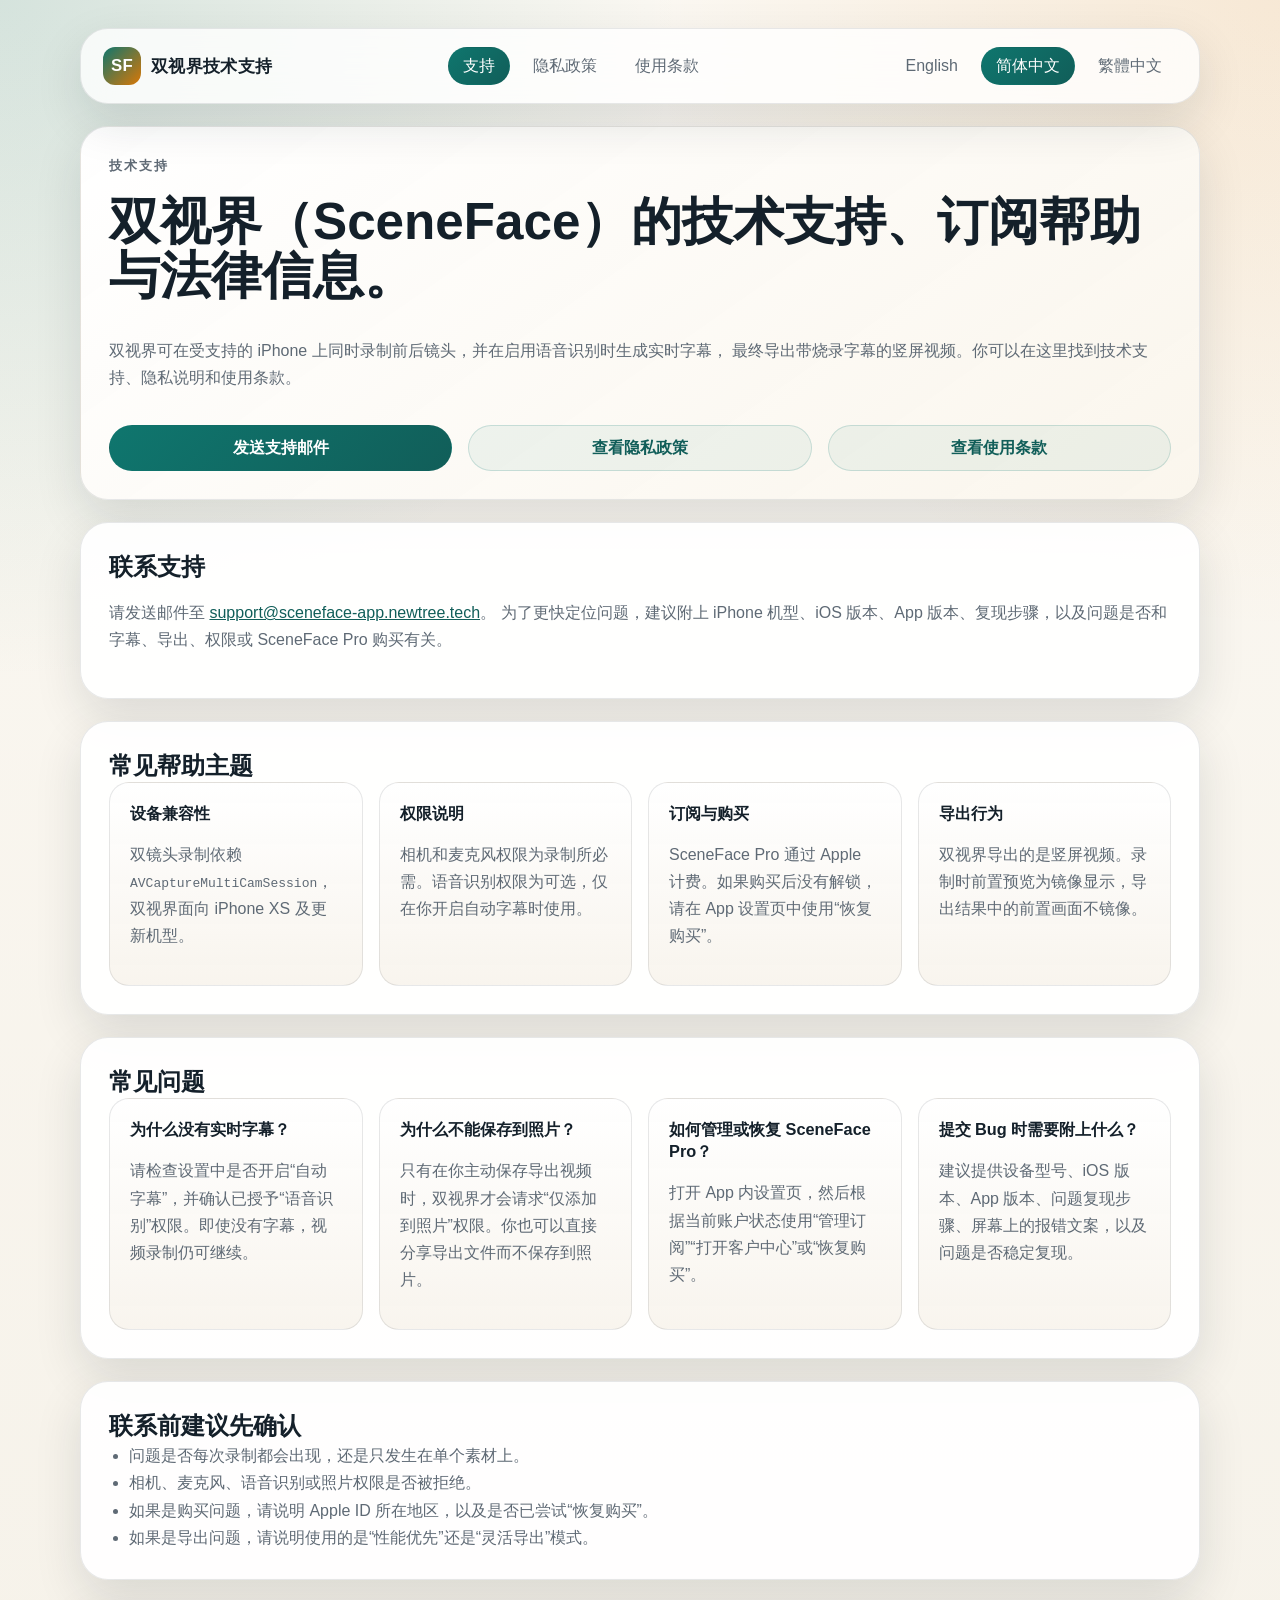
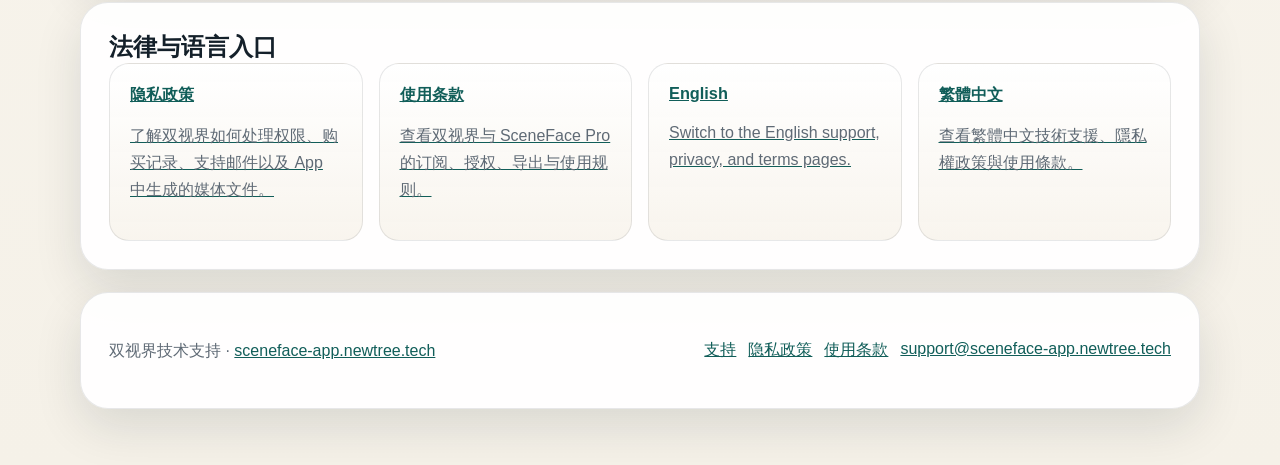
==== docs/zh-Hans/index.html @ 42ea3ce8 "Initial commit" ====
<!doctype html>
<html lang="zh-Hans">
  <head>
    <meta charset="utf-8">
    <meta name="viewport" content="width=device-width, initial-scale=1">
    <title>双视界技术支持</title>
    <meta name="description" content="双视界（SceneFace）技术支持、隐私政策与使用条款。">
    <link rel="canonical" href="https://sceneface-app.newtree.tech/zh-Hans/index.html">
    <link rel="alternate" hreflang="en" href="https://sceneface-app.newtree.tech/index.html">
    <link rel="alternate" hreflang="zh-Hans" href="https://sceneface-app.newtree.tech/zh-Hans/index.html">
    <link rel="alternate" hreflang="zh-Hant" href="https://sceneface-app.newtree.tech/zh-Hant/index.html">
    <link rel="stylesheet" href="../support.css">
  </head>
  <body>
    <div class="page-shell">
      <header class="site-header">
        <a class="brand" href="index.html">
          <span class="brand-badge">SF</span>
          <span>双视界技术支持</span>
        </a>
        <nav class="nav-group" aria-label="页面">
          <a class="active" href="index.html">支持</a>
          <a href="privacy.html">隐私政策</a>
          <a href="terms.html">使用条款</a>
        </nav>
        <nav class="nav-group" aria-label="语言">
          <a href="../index.html">English</a>
          <a class="active" href="index.html">简体中文</a>
          <a href="../zh-Hant/index.html">繁體中文</a>
        </nav>
      </header>

      <main>
        <section class="hero">
          <p class="eyebrow">技术支持</p>
          <h1>双视界（SceneFace）的技术支持、订阅帮助与法律信息。</h1>
          <p>
            双视界可在受支持的 iPhone 上同时录制前后镜头，并在启用语音识别时生成实时字幕，
            最终导出带烧录字幕的竖屏视频。你可以在这里找到技术支持、隐私说明和使用条款。
          </p>
          <div class="cta-row">
            <a class="button button-primary" href="mailto:support@sceneface-app.newtree.tech">发送支持邮件</a>
            <a class="button button-secondary" href="privacy.html">查看隐私政策</a>
            <a class="button button-secondary" href="terms.html">查看使用条款</a>
          </div>
        </section>

        <section class="panel">
          <h2>联系支持</h2>
          <p>
            请发送邮件至 <a href="mailto:support@sceneface-app.newtree.tech">support@sceneface-app.newtree.tech</a>。
            为了更快定位问题，建议附上 iPhone 机型、iOS 版本、App 版本、复现步骤，以及问题是否和字幕、导出、权限或 SceneFace Pro 购买有关。
          </p>
        </section>

        <section class="panel">
          <h2>常见帮助主题</h2>
          <div class="card-grid">
            <article class="card">
              <h3>设备兼容性</h3>
              <p>双镜头录制依赖 <code>AVCaptureMultiCamSession</code>，双视界面向 iPhone XS 及更新机型。</p>
            </article>
            <article class="card">
              <h3>权限说明</h3>
              <p>相机和麦克风权限为录制所必需。语音识别权限为可选，仅在你开启自动字幕时使用。</p>
            </article>
            <article class="card">
              <h3>订阅与购买</h3>
              <p>SceneFace Pro 通过 Apple 计费。如果购买后没有解锁，请在 App 设置页中使用“恢复购买”。</p>
            </article>
            <article class="card">
              <h3>导出行为</h3>
              <p>双视界导出的是竖屏视频。录制时前置预览为镜像显示，导出结果中的前置画面不镜像。</p>
            </article>
          </div>
        </section>

        <section class="panel">
          <h2>常见问题</h2>
          <div class="card-grid">
            <article class="card">
              <h3>为什么没有实时字幕？</h3>
              <p>请检查设置中是否开启“自动字幕”，并确认已授予“语音识别”权限。即使没有字幕，视频录制仍可继续。</p>
            </article>
            <article class="card">
              <h3>为什么不能保存到照片？</h3>
              <p>只有在你主动保存导出视频时，双视界才会请求“仅添加到照片”权限。你也可以直接分享导出文件而不保存到照片。</p>
            </article>
            <article class="card">
              <h3>如何管理或恢复 SceneFace Pro？</h3>
              <p>打开 App 内设置页，然后根据当前账户状态使用“管理订阅”“打开客户中心”或“恢复购买”。</p>
            </article>
            <article class="card">
              <h3>提交 Bug 时需要附上什么？</h3>
              <p>建议提供设备型号、iOS 版本、App 版本、问题复现步骤、屏幕上的报错文案，以及问题是否稳定复现。</p>
            </article>
          </div>
        </section>

        <section class="panel">
          <h2>联系前建议先确认</h2>
          <ul class="support-list">
            <li>问题是否每次录制都会出现，还是只发生在单个素材上。</li>
            <li>相机、麦克风、语音识别或照片权限是否被拒绝。</li>
            <li>如果是购买问题，请说明 Apple ID 所在地区，以及是否已尝试“恢复购买”。</li>
            <li>如果是导出问题，请说明使用的是“性能优先”还是“灵活导出”模式。</li>
          </ul>
        </section>

        <section class="panel">
          <h2>法律与语言入口</h2>
          <div class="link-grid">
            <a class="link-card" href="privacy.html">
              <h3>隐私政策</h3>
              <p>了解双视界如何处理权限、购买记录、支持邮件以及 App 中生成的媒体文件。</p>
            </a>
            <a class="link-card" href="terms.html">
              <h3>使用条款</h3>
              <p>查看双视界与 SceneFace Pro 的订阅、授权、导出与使用规则。</p>
            </a>
            <a class="link-card" href="../index.html">
              <h3>English</h3>
              <p>Switch to the English support, privacy, and terms pages.</p>
            </a>
            <a class="link-card" href="../zh-Hant/index.html">
              <h3>繁體中文</h3>
              <p>查看繁體中文技術支援、隱私權政策與使用條款。</p>
            </a>
          </div>
        </section>
      </main>

      <footer class="footer">
        <p class="muted">双视界技术支持 · <a href="https://sceneface-app.newtree.tech">sceneface-app.newtree.tech</a></p>
        <div class="footer-links">
          <a href="index.html">支持</a>
          <a href="privacy.html">隐私政策</a>
          <a href="terms.html">使用条款</a>
          <a href="mailto:support@sceneface-app.newtree.tech">support@sceneface-app.newtree.tech</a>
        </div>
      </footer>
    </div>
  </body>
</html>
---- docs/support.css ----
:root {
  color-scheme: light;
  --bg: #f5f1e8;
  --bg-accent: #fffaf2;
  --surface: rgba(255, 255, 255, 0.78);
  --surface-strong: rgba(255, 255, 255, 0.92);
  --text: #14202a;
  --muted: #5f6a75;
  --line: rgba(20, 32, 42, 0.1);
  --brand: #0f766e;
  --brand-deep: #115e59;
  --highlight: #d97706;
  --shadow: 0 18px 48px rgba(20, 32, 42, 0.12);
  --radius-xl: 28px;
  --radius-lg: 20px;
  --radius-md: 14px;
}

* {
  box-sizing: border-box;
}

html {
  min-height: 100%;
}

body {
  margin: 0;
  min-height: 100%;
  font-family: "Avenir Next", "PingFang SC", "PingFang TC", "Noto Sans SC", "Noto Sans TC", sans-serif;
  color: var(--text);
  background:
    radial-gradient(circle at top left, rgba(15, 118, 110, 0.16), transparent 28%),
    radial-gradient(circle at top right, rgba(217, 119, 6, 0.12), transparent 26%),
    linear-gradient(180deg, #fbf8f2 0%, var(--bg) 100%);
}

a {
  color: var(--brand-deep);
}

.page-shell {
  width: min(1120px, calc(100% - 32px));
  margin: 0 auto;
  padding: 28px 0 56px;
}

.site-header {
  display: flex;
  flex-wrap: wrap;
  align-items: center;
  justify-content: space-between;
  gap: 16px;
  padding: 18px 22px;
  border: 1px solid var(--line);
  border-radius: var(--radius-xl);
  background: var(--surface);
  backdrop-filter: blur(18px);
  box-shadow: var(--shadow);
}

.brand {
  display: inline-flex;
  align-items: center;
  gap: 10px;
  font-size: 1.05rem;
  font-weight: 700;
  letter-spacing: 0.02em;
  text-decoration: none;
  color: var(--text);
}

.brand-badge {
  display: inline-flex;
  align-items: center;
  justify-content: center;
  width: 38px;
  height: 38px;
  border-radius: 12px;
  background: linear-gradient(135deg, var(--brand), var(--highlight));
  color: #fff;
  font-weight: 800;
}

.nav-group {
  display: flex;
  flex-wrap: wrap;
  gap: 8px;
}

.nav-group a {
  display: inline-flex;
  align-items: center;
  justify-content: center;
  min-height: 38px;
  padding: 0 14px;
  border-radius: 999px;
  text-decoration: none;
  color: var(--muted);
  border: 1px solid transparent;
}

.nav-group a:hover,
.nav-group a:focus-visible {
  color: var(--brand-deep);
  border-color: rgba(15, 118, 110, 0.18);
  background: rgba(15, 118, 110, 0.07);
  outline: none;
}

.nav-group a.active {
  color: #fff;
  background: linear-gradient(135deg, var(--brand), var(--brand-deep));
}

.hero,
.panel,
.footer {
  margin-top: 22px;
  padding: 28px;
  border: 1px solid var(--line);
  border-radius: var(--radius-xl);
  background: var(--surface-strong);
  box-shadow: var(--shadow);
}

.hero {
  display: grid;
  gap: 18px;
  background:
    linear-gradient(145deg, rgba(255, 255, 255, 0.96), rgba(250, 245, 235, 0.92)),
    var(--surface-strong);
}

.eyebrow {
  margin: 0;
  font-size: 0.82rem;
  font-weight: 700;
  letter-spacing: 0.14em;
  text-transform: uppercase;
  color: var(--brand);
}

.hero h1,
.panel h2,
.legal h2,
.legal h3 {
  margin: 0;
}

.hero h1 {
  font-size: clamp(2rem, 4vw, 3.4rem);
  line-height: 1.05;
}

.hero p,
.panel p,
.panel li,
.legal p,
.legal li,
.footer p {
  color: var(--muted);
  line-height: 1.7;
}

.cta-row,
.card-grid,
.link-grid {
  display: grid;
  gap: 16px;
}

.cta-row {
  grid-template-columns: repeat(auto-fit, minmax(220px, 1fr));
}

.card-grid {
  grid-template-columns: repeat(auto-fit, minmax(240px, 1fr));
}

.link-grid {
  grid-template-columns: repeat(auto-fit, minmax(180px, 1fr));
}

.card,
.link-card {
  padding: 20px;
  border-radius: var(--radius-lg);
  border: 1px solid var(--line);
  background: linear-gradient(180deg, rgba(255, 255, 255, 0.98), rgba(248, 244, 237, 0.96));
}

.card h3,
.link-card h3 {
  margin: 0 0 8px;
  font-size: 1.02rem;
}

.button {
  display: inline-flex;
  align-items: center;
  justify-content: center;
  gap: 8px;
  min-height: 46px;
  padding: 0 18px;
  border-radius: 999px;
  border: 1px solid transparent;
  text-decoration: none;
  font-weight: 700;
}

.button-primary {
  color: #fff;
  background: linear-gradient(135deg, var(--brand), var(--brand-deep));
}

.button-secondary {
  color: var(--brand-deep);
  border-color: rgba(15, 118, 110, 0.18);
  background: rgba(15, 118, 110, 0.06);
}

.legal {
  display: grid;
  gap: 22px;
}

.legal section {
  display: grid;
  gap: 10px;
}

.legal ul,
.legal ol,
.support-list {
  margin: 0;
  padding-left: 20px;
}

.footer {
  display: flex;
  flex-wrap: wrap;
  align-items: center;
  justify-content: space-between;
  gap: 14px;
}

.footer-links {
  display: flex;
  flex-wrap: wrap;
  gap: 12px;
}

.muted {
  color: var(--muted);
}

@media (max-width: 720px) {
  .page-shell {
    width: min(100% - 20px, 1120px);
    padding-top: 16px;
    padding-bottom: 32px;
  }

  .site-header,
  .hero,
  .panel,
  .footer {
    padding: 20px;
    border-radius: 22px;
  }
}
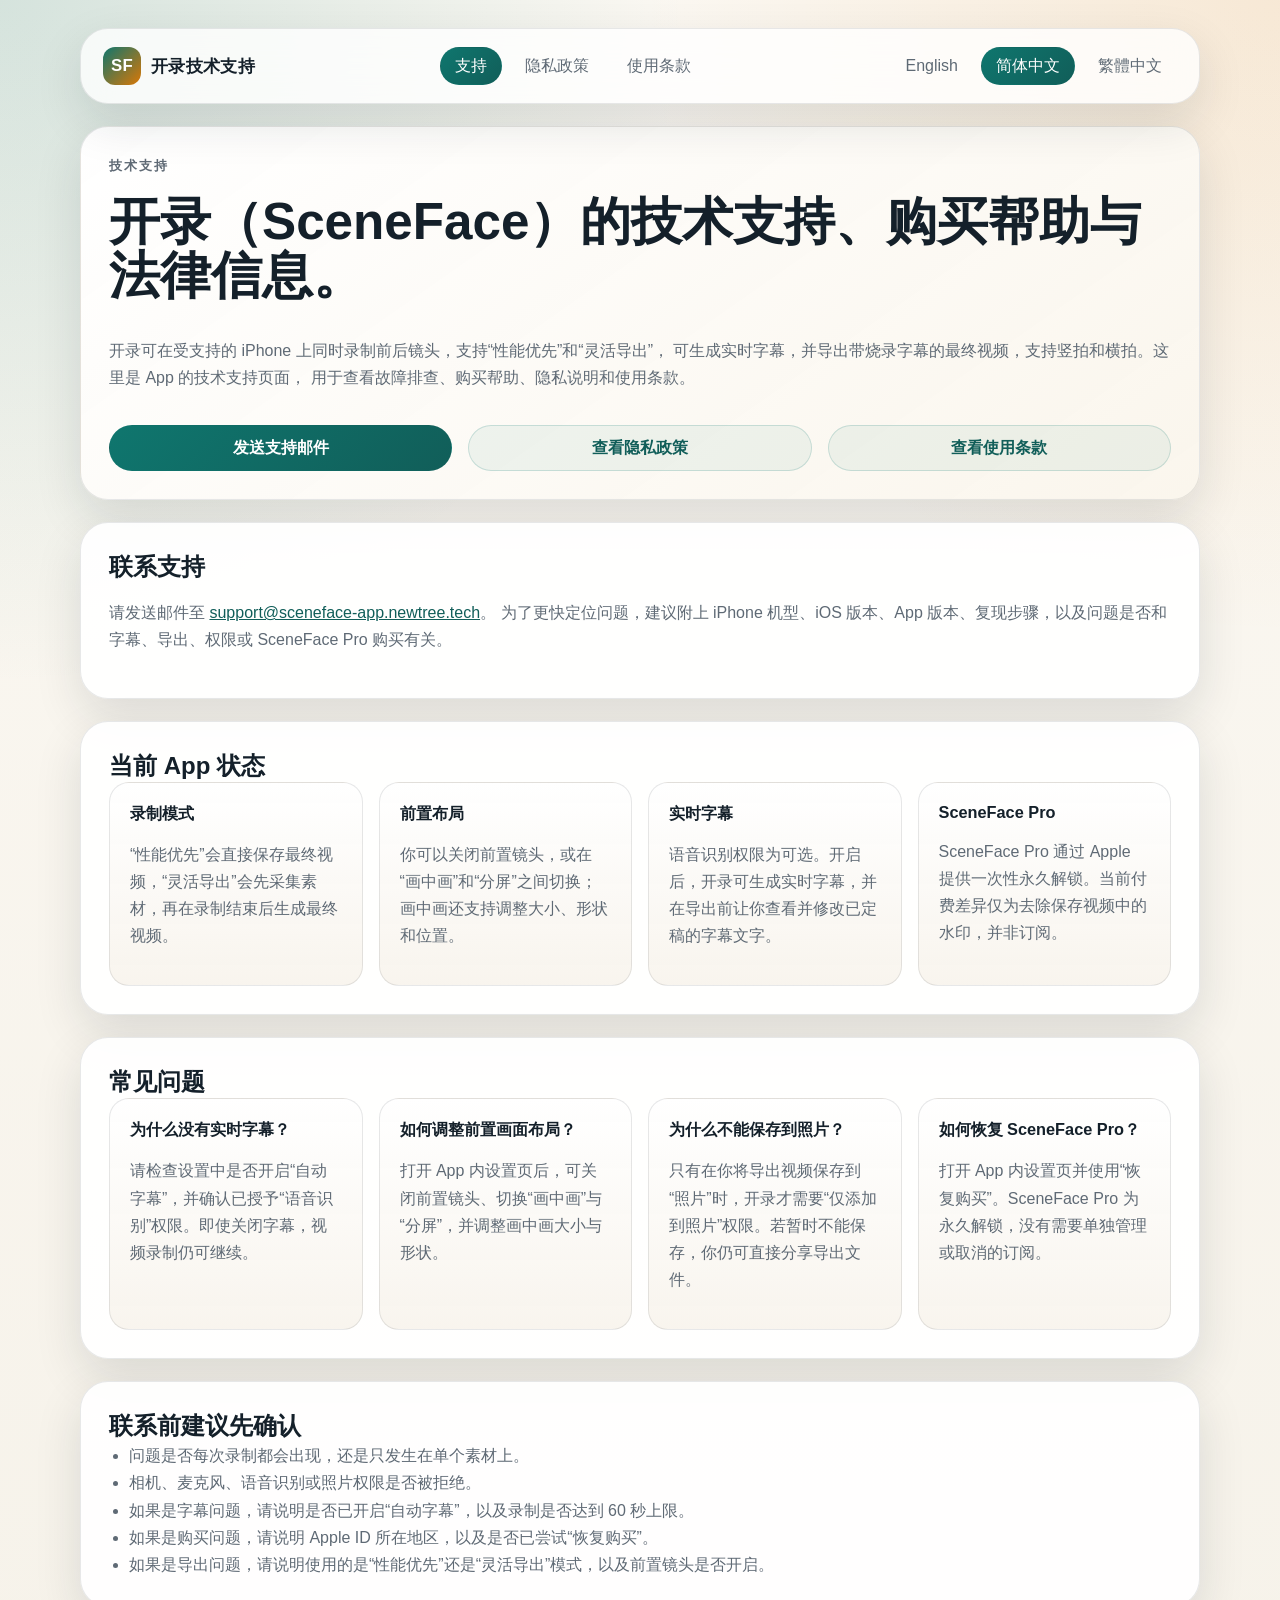
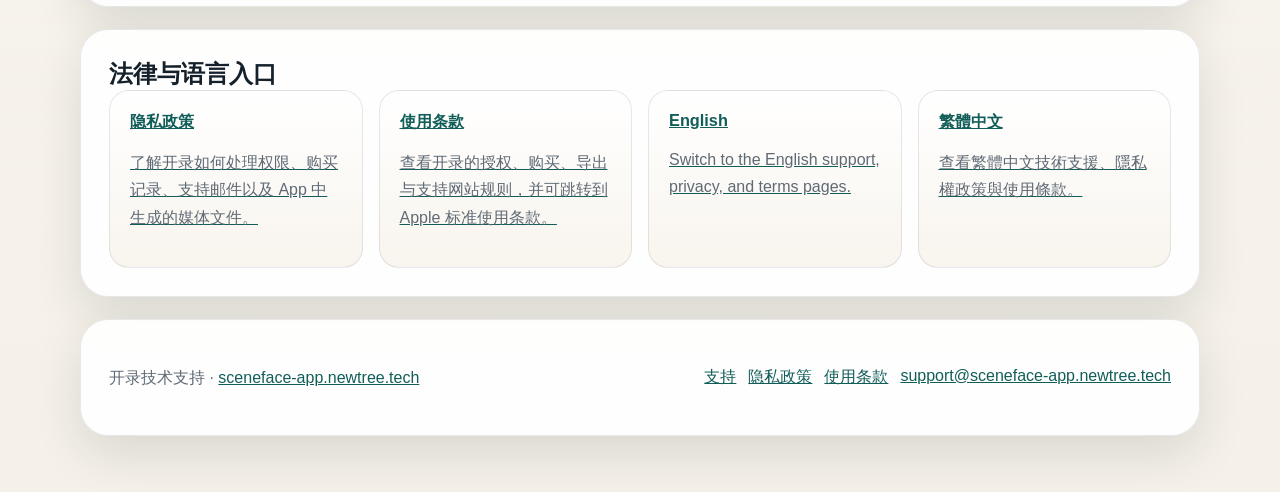
==== commit b7efb047: "docs: refresh support site copy across locales Align English, zh-Hans, and zh-Hant pages with curren" ====
--- a/docs/zh-Hans/index.html
+++ b/docs/zh-Hans/index.html
@@ -3,8 +3,8 @@
   <head>
     <meta charset="utf-8">
     <meta name="viewport" content="width=device-width, initial-scale=1">
-    <title>双视界技术支持</title>
-    <meta name="description" content="双视界（SceneFace）技术支持、隐私政策与使用条款。">
+    <title>开录技术支持</title>
+    <meta name="description" content="开录（SceneFace）技术支持页面，包含故障排查、购买帮助、隐私政策与使用条款。">
     <link rel="canonical" href="https://sceneface-app.newtree.tech/zh-Hans/index.html">
     <link rel="alternate" hreflang="en" href="https://sceneface-app.newtree.tech/index.html">
     <link rel="alternate" hreflang="zh-Hans" href="https://sceneface-app.newtree.tech/zh-Hans/index.html">
@@ -16,7 +16,7 @@
       <header class="site-header">
         <a class="brand" href="index.html">
           <span class="brand-badge">SF</span>
-          <span>双视界技术支持</span>
+          <span>开录技术支持</span>
         </a>
         <nav class="nav-group" aria-label="页面">
           <a class="active" href="index.html">支持</a>
@@ -33,10 +33,11 @@
       <main>
         <section class="hero">
           <p class="eyebrow">技术支持</p>
-          <h1>双视界（SceneFace）的技术支持、订阅帮助与法律信息。</h1>
+          <h1>开录（SceneFace）的技术支持、购买帮助与法律信息。</h1>
           <p>
-            双视界可在受支持的 iPhone 上同时录制前后镜头，并在启用语音识别时生成实时字幕，
-            最终导出带烧录字幕的竖屏视频。你可以在这里找到技术支持、隐私说明和使用条款。
+            开录可在受支持的 iPhone 上同时录制前后镜头，支持“性能优先”和“灵活导出”，
+            可生成实时字幕，并导出带烧录字幕的最终视频，支持竖拍和横拍。这里是 App 的技术支持页面，
+            用于查看故障排查、购买帮助、隐私说明和使用条款。
           </p>
           <div class="cta-row">
             <a class="button button-primary" href="mailto:support@sceneface-app.newtree.tech">发送支持邮件</a>
@@ -54,23 +55,23 @@
         </section>
 
         <section class="panel">
-          <h2>常见帮助主题</h2>
+          <h2>当前 App 状态</h2>
           <div class="card-grid">
             <article class="card">
-              <h3>设备兼容性</h3>
-              <p>双镜头录制依赖 <code>AVCaptureMultiCamSession</code>，双视界面向 iPhone XS 及更新机型。</p>
+              <h3>录制模式</h3>
+              <p>“性能优先”会直接保存最终视频，“灵活导出”会先采集素材，再在录制结束后生成最终视频。</p>
             </article>
             <article class="card">
-              <h3>权限说明</h3>
-              <p>相机和麦克风权限为录制所必需。语音识别权限为可选，仅在你开启自动字幕时使用。</p>
+              <h3>前置布局</h3>
+              <p>你可以关闭前置镜头，或在“画中画”和“分屏”之间切换；画中画还支持调整大小、形状和位置。</p>
             </article>
             <article class="card">
-              <h3>订阅与购买</h3>
-              <p>SceneFace Pro 通过 Apple 计费。如果购买后没有解锁，请在 App 设置页中使用“恢复购买”。</p>
+              <h3>实时字幕</h3>
+              <p>语音识别权限为可选。开启后，开录可生成实时字幕，并在导出前让你查看并修改已定稿的字幕文字。</p>
             </article>
             <article class="card">
-              <h3>导出行为</h3>
-              <p>双视界导出的是竖屏视频。录制时前置预览为镜像显示，导出结果中的前置画面不镜像。</p>
+              <h3>SceneFace Pro</h3>
+              <p>SceneFace Pro 通过 Apple 提供一次性永久解锁。当前付费差异仅为去除保存视频中的水印，并非订阅。</p>
             </article>
           </div>
         </section>
@@ -80,19 +81,19 @@
           <div class="card-grid">
             <article class="card">
               <h3>为什么没有实时字幕？</h3>
-              <p>请检查设置中是否开启“自动字幕”，并确认已授予“语音识别”权限。即使没有字幕，视频录制仍可继续。</p>
+              <p>请检查设置中是否开启“自动字幕”，并确认已授予“语音识别”权限。即使关闭字幕，视频录制仍可继续。</p>
+            </article>
+            <article class="card">
+              <h3>如何调整前置画面布局？</h3>
+              <p>打开 App 内设置页后，可关闭前置镜头、切换“画中画”与“分屏”，并调整画中画大小与形状。</p>
             </article>
             <article class="card">
               <h3>为什么不能保存到照片？</h3>
-              <p>只有在你主动保存导出视频时，双视界才会请求“仅添加到照片”权限。你也可以直接分享导出文件而不保存到照片。</p>
+              <p>只有在你将导出视频保存到“照片”时，开录才需要“仅添加到照片”权限。若暂时不能保存，你仍可直接分享导出文件。</p>
             </article>
             <article class="card">
-              <h3>如何管理或恢复 SceneFace Pro？</h3>
-              <p>打开 App 内设置页，然后根据当前账户状态使用“管理订阅”“打开客户中心”或“恢复购买”。</p>
-            </article>
-            <article class="card">
-              <h3>提交 Bug 时需要附上什么？</h3>
-              <p>建议提供设备型号、iOS 版本、App 版本、问题复现步骤、屏幕上的报错文案，以及问题是否稳定复现。</p>
+              <h3>如何恢复 SceneFace Pro？</h3>
+              <p>打开 App 内设置页并使用“恢复购买”。SceneFace Pro 为永久解锁，没有需要单独管理或取消的订阅。</p>
             </article>
           </div>
         </section>
@@ -102,8 +103,9 @@
           <ul class="support-list">
             <li>问题是否每次录制都会出现，还是只发生在单个素材上。</li>
             <li>相机、麦克风、语音识别或照片权限是否被拒绝。</li>
+            <li>如果是字幕问题，请说明是否已开启“自动字幕”，以及录制是否达到 60 秒上限。</li>
             <li>如果是购买问题，请说明 Apple ID 所在地区，以及是否已尝试“恢复购买”。</li>
-            <li>如果是导出问题，请说明使用的是“性能优先”还是“灵活导出”模式。</li>
+            <li>如果是导出问题，请说明使用的是“性能优先”还是“灵活导出”模式，以及前置镜头是否开启。</li>
           </ul>
         </section>
 
@@ -112,11 +114,11 @@
           <div class="link-grid">
             <a class="link-card" href="privacy.html">
               <h3>隐私政策</h3>
-              <p>了解双视界如何处理权限、购买记录、支持邮件以及 App 中生成的媒体文件。</p>
+              <p>了解开录如何处理权限、购买记录、支持邮件以及 App 中生成的媒体文件。</p>
             </a>
             <a class="link-card" href="terms.html">
               <h3>使用条款</h3>
-              <p>查看双视界与 SceneFace Pro 的订阅、授权、导出与使用规则。</p>
+              <p>查看开录的授权、购买、导出与支持网站规则，并可跳转到 Apple 标准使用条款。</p>
             </a>
             <a class="link-card" href="../index.html">
               <h3>English</h3>
@@ -131,7 +133,7 @@
       </main>
 
       <footer class="footer">
-        <p class="muted">双视界技术支持 · <a href="https://sceneface-app.newtree.tech">sceneface-app.newtree.tech</a></p>
+        <p class="muted">开录技术支持 · <a href="https://sceneface-app.newtree.tech">sceneface-app.newtree.tech</a></p>
         <div class="footer-links">
           <a href="index.html">支持</a>
           <a href="privacy.html">隐私政策</a>
